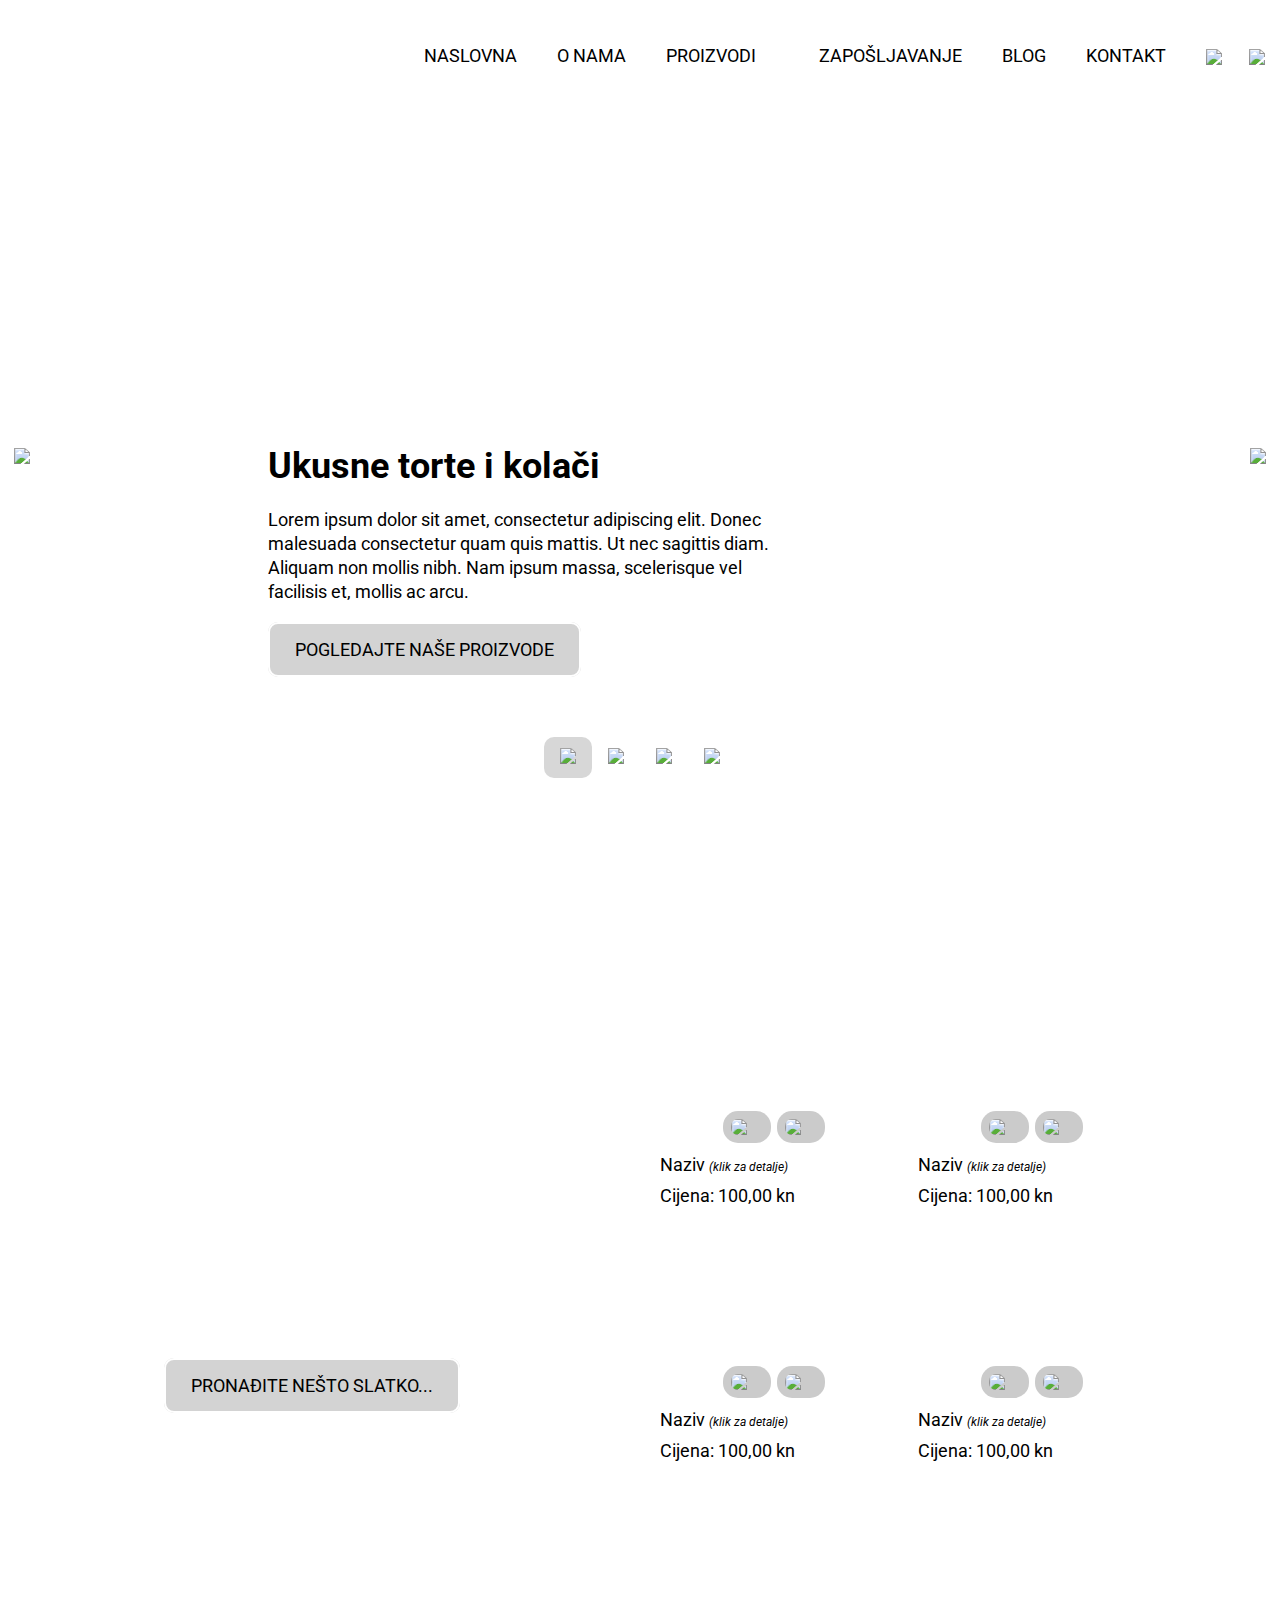
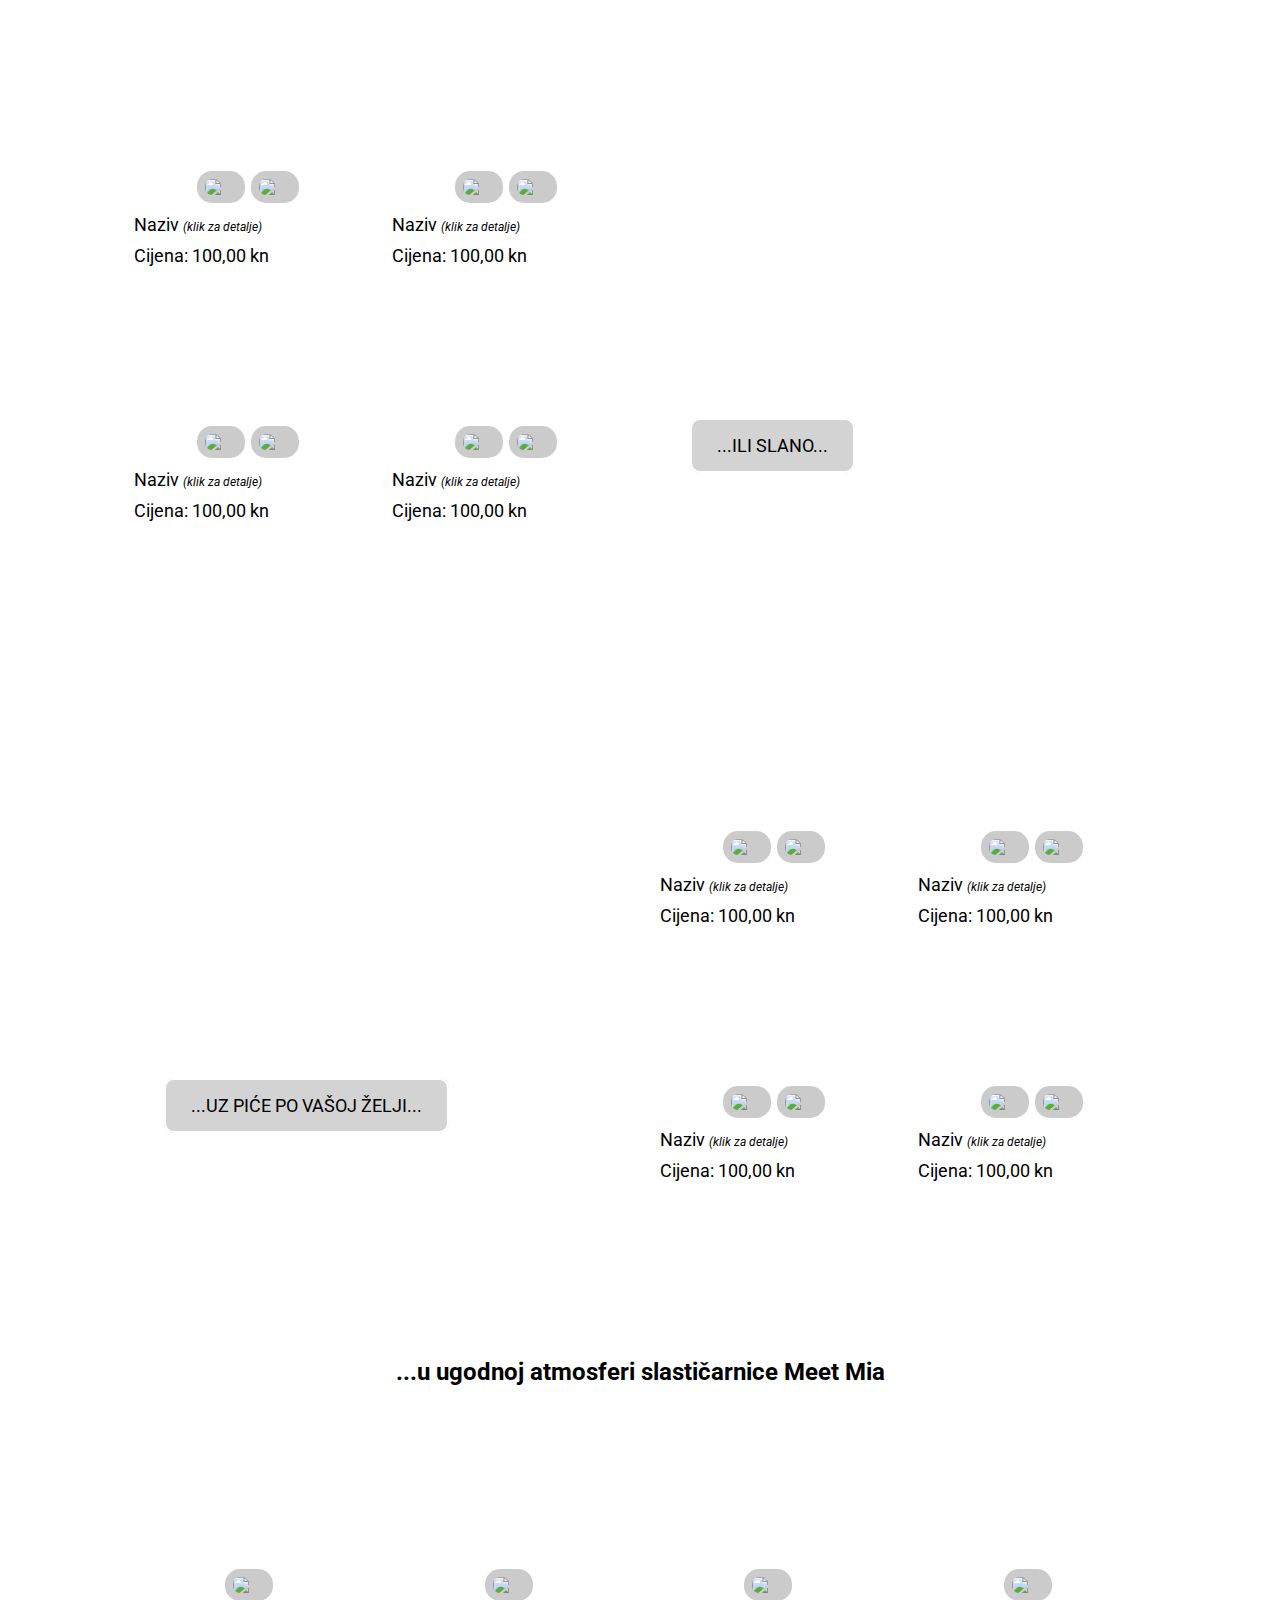
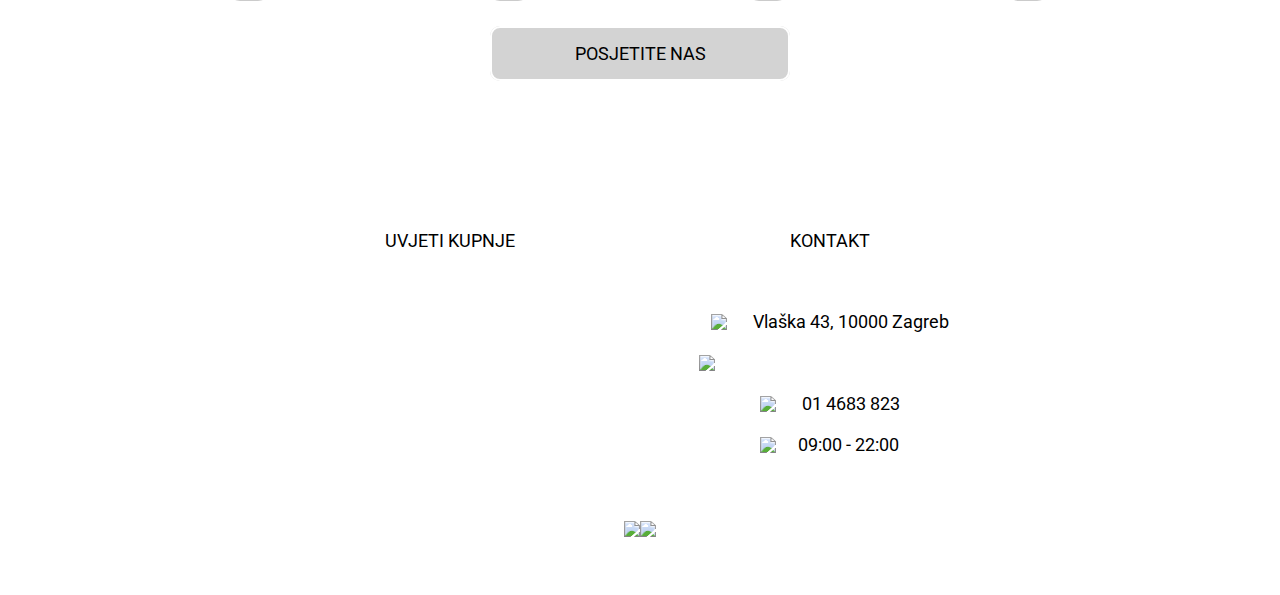
==== index.html @ da54191c "Add files via upload" ====
<!DOCTYPE html>
<html lang="en">
    <head>
        <meta charset="utf-8">
        <meta name="viewport" content="width=device-width, initial-scale=1, shrink-to-fit=no">
        <meta name="description" content="zavrsni-rad">
        <meta name="author" content="Miroslav Krznar">
        <title>Završni rad - naslovna</title>
        <link href="css/style.css" rel="stylesheet">
        <link rel="preconnect" href="https://fonts.googleapis.com">
        <link rel="preconnect" href="https://fonts.gstatic.com" crossorigin>
        <link href="https://fonts.googleapis.com/css2?family=Roboto:ital,wght@0,400;0,700;1,100;1,400&display=swap" rel="stylesheet">
        <script src="script/index.js"></script>
    </head>
    <body>
        <header>
            <a href="index.html"><div id="logo"></div></a>
            <div id="icons-for-resp">
                <a href="stranice/prijava.html"><img src="img/contacts.svg" /></a>
                <a href="stranice/kosarica.html"><img src="img/shopping-cart.svg" /></a>
            </div>
            <label for="menu" id="menu-label">
                <img src="img/menu.svg" />
            </label>
            <input type="checkbox" id="menu" />
            <nav id="navigation">
                <ul>
                    <li class="nav-item"><a href="index.html">Naslovna</a></li>
                    <li class="nav-item"><a href="stranice/o-nama.html">O nama</a></li>
                    <label for="proizvodi-dropdown" id="proizvodi-label">
                    <li class="nav-item dropdown">
                        <a id="for-after-arrow">Proizvodi</a>
                        <input type="checkbox" id="proizvodi-dropdown" />
                        <div class="dropdown-content">
                            <a href="stranice/proizvodi-opcenito.html">Općenito</a>
                            <a href="stranice/proizvodi-slatko.html">Slatko</a>
                            <a href="stranice/proizvodi-slano.html">Slano</a>
                            <a href="stranice/proizvodi-pice.html">Piće</a>
                            <a href="stranice/proizvodi-veganski.html">Veganski i bezglutenski</a>
                        </div>
                    </li>
                    </label>
                    <li class="nav-item"><a href="stranice/zaposljavanje.html">Zapošljavanje</a></li>
                    <li class="nav-item"><a href="stranice/blog.html">Blog</a></li>
                    <li class="nav-item"><a href="stranice/kontakt.html">Kontakt</a></li>
                    <li id="kosarica-icon"><a href="stranice/kosarica.html"><img src="img/shopping-cart.svg" /></a></li>
                    <li id="prijava-icon"><a href="stranice/prijava.html"><img src="img/contacts.svg" /></a></li>
                </ul>
            </nav>
        </header>

        <main>

            <div id="zoomed-image" onclick="hideZoom()">
                <img src="" />
            </div>

            <div id="main-image">
                <div class="arrows">
                    <div>
                        <button class="arrow" onclick="switchImage(-1)"><img src="img/left-arrow.svg" /></button>
                    </div>
                    <div>
                        <button class="arrow" onclick="switchImage(1)"><img src="img/right-arrow.svg" /></button>
                    </div>
                </div>
                <div class="circles">
                    <div>
                        <button class="circle" onclick="switchTo(0)"><img src="img/circle.svg" /></button>
                    </div>
                    <div>
                        <button class="circle" onclick="switchTo(1)"><img src="img/circle.svg" /></button>
                    </div>
                    <div>
                        <button class="circle" onclick="switchTo(2)"><img src="img/circle.svg" /></button>
                    </div>
                    <div>
                        <button class="circle" onclick="switchTo(3)"><img src="img/circle.svg" /></button>
                    </div>
                </div>

                <div class="text-button">
                    <h1>Ukusne torte i kolači</h1>
                    <p>Lorem ipsum dolor sit amet, consectetur adipiscing elit. Donec 
                        malesuada consectetur quam quis mattis. Ut nec sagittis diam. 
                        Aliquam non mollis nibh. Nam ipsum massa, scelerisque vel 
                        facilisis et, mollis ac arcu.</p>
                    <button class="button"><a href="stranice/proizvodi-opcenito.html">POGLEDAJTE NAŠE PROIZVODE</a></button>
                </div>
            </div>

            <div id="slatko">
                <div class="vslika-kategorija">
                    <div class="text-button-vslika">
                        <button class="button"><a href="stranice/proizvodi-slatko.html">PRONAĐITE NEŠTO SLATKO...</a></button>
                    </div>
                </div>
                <div class="mslika-kategorija">
                    <div>
                        <div>
                            <div id="slatko-prva" class="mala-slika">
                                <img src="img/zoom-in.svg" />
                                <img src="img/shopping-cart-buy.svg" />
                            </div>
                            <div>
                                <a href="stranice/proizvod-detalji.html">
                                    <p>Naziv <span>(klik za detalje)</span></p>
                                    <p>Cijena: 100,00 kn</p>
                                </a>
                            </div>
                        </div>
                        <div>
                            <div id="slatko-druga" class="mala-slika">
                                <img src="img/zoom-in.svg" />
                                <img src="img/shopping-cart-buy.svg" />
                            </div>
                            <div>
                                <a href="stranice/proizvod-detalji.html">
                                    <p>Naziv <span>(klik za detalje)</span></p>
                                    <p>Cijena: 100,00 kn</p>
                                </a>
                            </div>
                        </div>
                    </div>
                    
                    <div>
                        <div>
                            <div id="slatko-treca" class="mala-slika">
                                <img src="img/zoom-in.svg" />
                                <img src="img/shopping-cart-buy.svg" />
                            </div>
                            <div>
                                <a href="stranice/proizvod-detalji.html">
                                    <p>Naziv <span>(klik za detalje)</span></p>
                                    <p>Cijena: 100,00 kn</p>
                                </a>
                            </div>
                        </div>
                        <div>
                            <div id="slatko-cetvrta" class="mala-slika">
                                <img src="img/zoom-in.svg" />
                                <img src="img/shopping-cart-buy.svg" />
                            </div>
                            <div>
                                <a href="stranice/proizvod-detalji.html">
                                    <p>Naziv <span>(klik za detalje)</span></p>
                                    <p>Cijena: 100,00 kn</p>
                                </a>
                            </div>
                        </div>
                    </div>
                </div>
                <!--<div class="linije">
                    <hr class="gornja-linija" />
                    <hr class="linija" />
                </div>-->
            </div>

            <div id="slano">
                <div class="vslika-kategorija">
                    <div class="text-button-vslika">
                        <button class="button"><a href="stranice/proizvodi-slano.html">...ILI SLANO...</a></button>
                    </div>
                </div>
                <div class="mslika-kategorija">
                    <div>
                        <div>
                            <div id="slano-prva" class="mala-slika">
                                <img src="img/zoom-in.svg" />
                                <img src="img/shopping-cart-buy.svg" />
                            </div>
                            <div>
                                <a href="stranice/proizvod-detalji.html">
                                    <p>Naziv <span>(klik za detalje)</span></p>
                                    <p>Cijena: 100,00 kn</p>
                                </a>
                            </div>
                        </div>
                        <div>
                            <div id="slano-druga" class="mala-slika">
                                <img src="img/zoom-in.svg" />
                                <img src="img/shopping-cart-buy.svg" />
                            </div>
                            <div>
                                <a href="stranice/proizvod-detalji.html">
                                    <p>Naziv <span>(klik za detalje)</span></p>
                                    <p>Cijena: 100,00 kn</p>
                                </a>
                            </div>
                        </div>
                    </div>
                    
                    <div>
                        <div>
                            <div id="slano-treca" class="mala-slika">
                                <img src="img/zoom-in.svg" />
                                <img src="img/shopping-cart-buy.svg" />
                            </div>
                            <div>
                                <a href="stranice/proizvod-detalji.html">
                                    <p>Naziv <span>(klik za detalje)</span></p>
                                    <p>Cijena: 100,00 kn</p>
                                </a>
                            </div>
                        </div>
                        <div>
                            <div id="slano-cetvrta" class="mala-slika">
                                <img src="img/zoom-in.svg" />
                                <img src="img/shopping-cart-buy.svg" />
                            </div>
                            <div>
                                <a href="stranice/proizvod-detalji.html">
                                    <p>Naziv <span>(klik za detalje)</span></p>
                                    <p>Cijena: 100,00 kn</p>
                                </a>
                            </div>
                        </div>
                    </div>
                </div>
            </div>

            <div id="pice">
                <div class="vslika-kategorija">
                    <div class="text-button-vslika">
                        <button class="button"><a href="stranice/proizvodi-pice.html">...UZ PIĆE PO VAŠOJ ŽELJI...</a></button>
                    </div>
                </div>
                <div class="mslika-kategorija">
                    <div>
                        <div>
                            <div id="pice-prva" class="mala-slika">
                                <img src="img/zoom-in.svg" />
                                <img src="img/shopping-cart-buy.svg" />
                            </div>
                            <div>
                                <a href="stranice/proizvod-detalji.html">
                                    <p>Naziv <span>(klik za detalje)</span></p>
                                    <p>Cijena: 100,00 kn</p>
                                </a>
                            </div>
                        </div>
                        <div>
                            <div id="pice-druga" class="mala-slika">
                                <img src="img/zoom-in.svg" />
                                <img src="img/shopping-cart-buy.svg" />
                            </div>
                            <div>
                                <a href="stranice/proizvod-detalji.html">
                                    <p>Naziv <span>(klik za detalje)</span></p>
                                    <p>Cijena: 100,00 kn</p>
                                </a>
                            </div>
                        </div>
                    </div>
                    
                    <div>
                        <div>
                            <div id="pice-treca" class="mala-slika">
                                <img src="img/zoom-in.svg" />
                                <img src="img/shopping-cart-buy.svg" />
                            </div>
                            <div>
                                <a href="stranice/proizvod-detalji.html">
                                    <p>Naziv <span>(klik za detalje)</span></p>
                                    <p>Cijena: 100,00 kn</p>
                                </a>
                            </div>
                        </div>
                        <div>
                            <div id="pice-cetvrta" class="mala-slika">
                                <img src="img/zoom-in.svg" />
                                <img src="img/shopping-cart-buy.svg" />
                            </div>
                            <div>
                                <a href="stranice/proizvod-detalji.html">
                                    <p>Naziv <span>(klik za detalje)</span></p>
                                    <p>Cijena: 100,00 kn</p>
                                </a>
                            </div>
                        </div>
                    </div>
                </div>
                
            </div>

            <div id="lokacija">
                <h2>...u ugodnoj atmosferi slastičarnice Meet Mia</h2>
                <div>
                    <div id="lok-prva" class="mala-slika">
                        <img src="img/zoom-in.svg" />
                    </div>
                    <div id="lok-druga" class="mala-slika">
                        <img src="img/zoom-in.svg" />
                    </div>
                    <div id="lok-treca" class="mala-slika">
                        <img src="img/zoom-in.svg" />
                    </div>
                    <div id="lok-cetvrta" class="mala-slika">
                        <img src="img/zoom-in.svg" />
                    </div>
                </div>
                <button class="button"><a href="stranice/kontakt.html">POSJETITE NAS</a></button>
            </div>

            <div id="lok-image">
                <div class="arrows">
                    <div>
                        <button class="arrow" onclick="switchImageLok(-1)"><img src="img/left-arrow.svg" /></button>
                    </div>
                    <div>
                        <button class="arrow" onclick="switchImageLok(1)"><img src="img/right-arrow.svg" /></button>
                    </div>
                </div>
                <div class="circles">
                    <div>
                        <button class="circle" onclick="switchToLok(0)"><img src="img/circle.svg" /></button>
                    </div>
                    <div>
                        <button class="circle" onclick="switchToLok(1)"><img src="img/circle.svg" /></button>
                    </div>
                    <div>
                        <button class="circle" onclick="switchToLok(2)"><img src="img/circle.svg" /></button>
                    </div>
                    <div>
                        <button class="circle" onclick="switchToLok(3)"><img src="img/circle.svg" /></button>
                    </div>
                </div>
                <div class="change-picture">
                    
                </div>
                <div class="text-button">
                    <h2>...u ugodnoj atmosferi slastičarnice Meet Mia</h2>
                    <button class="button"><a href="stranice/kontakt.html">POSJETITE NAS</a></button>
                </div>
            </div>

        </main>

        <footer>
            <div>
                <div>
                    <p>UVJETI KUPNJE</p><br />
                    <p><a href="#">Opći uvjeti</a></p>
                    <p><a href="#">Načini plaćanja</a></p>
                    <p><a href="#">Dostava</a></p>
                    <p><a href="#">Reklamacija</a></p>
                    <p><a href="#">Privatnost i sigurnost</a></p>
                </div>
                <div id="kontakt">
                    <p>KONTAKT</p><br />
                    <div>
                        <img src="img/address.svg" />
                        <p>Vlaška 43, 10000 Zagreb</p>
                    </div>
                    <div>
                        <img src="img/email.svg" />
                        <p><a href="#">meetmia.cakes@gmail.com</a></p>
                    </div>
                    <div>
                        <img src="img/phone.svg" />
                        <p>01 4683 823</p>
                    </div>
                    <div>
                        <img src="img/time.svg" />
                        <p>09:00 - 22:00</p>
                    </div>
                </div>
            </div>
            
            <div>
                <a href="https://hr-hr.facebook.com/meetmia/" target="_blank"><img src="img/facebook.svg" /></a>
                <a href="https://www.instagram.com/meetmiacakes/?hl=hr" target="_blank"><img src="img/instagram.svg" /></a>
            </div>
        </footer>
    </body>
</html>
---- css/style.css ----
* {
    font-family: 'Roboto', sans-serif;
    box-sizing: border-box;
}

#logo {
    width: 100px;
    height: 100px;
    background-image: url("../img/logo.png");
    background-position: center;
    border-radius: 50%;
    display: inline-block;
    vertical-align: middle;
}

#icons-for-resp {
    display: none;
}

#menu, #proizvodi-dropdown {
    display: none;
}

#menu-label {
    display: none;
}

nav {
    float: right;
    padding: 20px 0;
}

ul {
    list-style-type: none;
    padding: 0;
    margin: 0;
}

li {
    display: inline;
}

li a {
    display: inline-block;
    padding: 14px 18px;
    text-decoration: none;
    text-align: center;
    color: black;
    text-transform: uppercase;
    background-color: white;
    border-bottom: 2px solid rgba(142, 185, 199, 0);
    border-radius: 5px;
}

#for-after-arrow {
    display: flex;
    align-items: center;
    justify-content: space-between;
}

#for-after-arrow::after {
    content: "";
    width: 18px;
    height: 18px;
    background: url('../img/down-arrow.svg') no-repeat;
    margin-left: 5px;
    float: right;
}

#facebook-icon {
    margin-left: 20px;
}

#facebook-icon a, #instagram-icon a, #prijava-icon a {
    padding: 10px 5px;
}

a img {
    vertical-align: middle;
    width: 40px;
}

#icons-for-resp>:nth-child(2) img, #kosarica-icon img {
    width: 36px;
}

.nav-item a:hover {
    background-color: rgb(106, 156, 180);
    border-color: rgb(171, 198, 207);
    color: white;
}

#zoomed-image {
    display: none;
    z-index: 5;
    left: 0;
    top: 0;
    width: 100%;
    height: 100%;
    padding-top: 200px;
    position: fixed;
    background-color: rgba(0, 0, 0, 0.9);
    overflow: auto;
}

#zoomed-image img {
    margin: auto;
    display: block;
    width: 50%;
}

#main-image {
    height: 800px;
    background-image: url('../img/main-pic-wide.jpg');
    background-size: cover;
    background-position: center;
    color: black;
}

.text-button {
    position: relative;
    left: 260px;
    top: -360px;
    width: 40%;
}

.text-button-vslika {
    position: relative;
    left: 40px;
    top: 80%;
    width: 70%;
    color: white;
}

h1 {
    font-size: 36px;
    line-height: 36px;
    margin-top: 0px;
}

h2 {
    font-size: 24px;
    line-height: 28px;
}

p {
    font-size: 18px;
    line-height: 24px;
}

nav {
    font-size: 18px;
    line-height: 24px;
}

.button {
    background-color: lightgray;
    border-radius: 10px;
    color: black;
    text-align: center;
    font-size: 18px;
    border: none;
    padding: 0px;
}

.button a {
    text-decoration: none;
    color: black;
    display: block;
    padding: 15px 25px;
    border-radius: 10px;
    border: 2px solid white;
    transition: 0.3s;
}

.button a:hover {
    background-color: darkgray;
    color: white;
    border: 2px solid grey;
}

.arrow, .circle {
    background-color: transparent;
    border: none;
    cursor: pointer;
    outline: none;
    color: #628697;
}

.arrows {
    display: flex;
    height: 460px;
    align-items: flex-end;
    justify-content: space-between;
    z-index: 1;
}

.arrow img:hover {
    background-color: rgba(211, 211, 211, 0.5);
    padding: 10px;
    border-radius: 10px;
}

.circles {
    display: flex;
    height: 340px;
    align-items: flex-end;
    justify-content: center;
    padding-bottom: 30px;

}

.arrow img {
    width: 64px;
    color: #628697;
    transition: 0.3s;
}

.circle {
    margin: 10px;
}

.circle img {
    width: 20px;
    color: #628697;
    transition: 0.3s;
}

.circle img:hover {
    padding: 5px;
}

#slatko, #pice {
    display: flex;
    justify-content: center;
    margin-top: 150px;
    margin-bottom: 150px;
}

#slano {
    display: flex;
    justify-content: center;
    flex-direction: row-reverse;
}

#lokacija {
    display: flex;
    flex-direction: column;
    align-items: center;
}

#lokacija>div {
    display: flex;
    justify-content: center;
    width: 100%;
}

#lokacija>div>div {
    width: 20%;
}

.linije {
    display: none;
}

.vslika-kategorija {
    width: 40%;
    height: 500px;
    border-radius: 10px;
}

#slatko .vslika-kategorija {
    background-image: url('../img/slatko_19.jpg');
    background-position: center;
    background-size: cover;
}

#slano .vslika-kategorija {
    background-image: url('../img/slano_14.jpg');
    background-position: center;
    background-size: cover;
}

#pice .vslika-kategorija {
    background-image: url('../img/pice_06.jpg');
    background-position: center;
    background-size: cover;
}

.mslika-kategorija {
    width: 40%;
    display: flex;
    flex-direction: column;
}

.mala-slika img {
    width: 48px;
    background-color: rgba(152, 152, 152, 0.5);
    padding: 8px;
    border-radius: 15px;
    margin-bottom: 5px;
}

.mslika-kategorija p {
    margin: 5px 0px;
    padding-left: 10px;
}

.mslika-kategorija div a {
    text-decoration: none;
    color: black;
}

.mslika-kategorija span {
    font-size: 12px;
    font-style: italic;
    font-weight: 400;
}

.mslika-kategorija>div {
    display: flex;
    flex-direction: row;
}

.mslika-kategorija>div>:nth-child(1) {
    margin-right: 5px;
}

.mslika-kategorija>div>:nth-child(2) {
    margin-left: 5px;
}

.mslika-kategorija>div>div {
    width: 100%;
}

.mslika-kategorija>div>div>:nth-child(2):hover {
    background-color: darkgray;
    border-radius: 5px;
    transition: 0.3s;
}

.mslika-kategorija a:hover {
    color: white;
    transition: 0.3s;
}

.mala-slika {
    display: flex;
    align-items: flex-end;
    justify-content: center;
    background-size: cover;
    height: 190px;
    background-position: center;
    border-radius: 10px;
}

.mala-slika>:nth-child(1) {
    margin-right: 3px;
}

.mala-slika>:nth-child(2) {
    margin-left: 3px;
}

.mala-slika img:hover {
    width: 64px;
    background-color: rgba(95, 125, 129, 0.7);
    cursor: pointer;
    transition: 0.3s;
}

.button-phone {
    display: none;
}

#lokacija h2 {
    text-align: center;
    margin-bottom: 30px;
}

#lokacija>div>:nth-child(2) {
    margin-left: 7px;
    margin-right: 6px; 
}

#lokacija>div>:nth-child(3) {
    margin-right: 7px; 
}

#lokacija button {
    width: 300px;
    margin-top: 20px;
}

footer {
    margin-top: 100px;
    background-image: url('../img/logo_footer.png');
    background-repeat: no-repeat;
    background-size: cover;
    display: flex;
    flex-direction: column;
    align-items: center;
    padding: 30px 0px 50px;
}

footer>div {
    display: flex;
    justify-content: center;
    width: 60%;
}

footer>div>div {
    width: 100%;
    text-align: center;
}

footer div div img {
    width: 32px;
    margin-right: 10px;
}

footer a {
    color: white;
}

#kontakt {
    display: flex;
    flex-direction: column;
}

#kontakt>p {
    margin-bottom: 30px;
}

#kontakt div {
    display: flex;
    justify-content: center;
    height: 41px;
    align-items: center;
}

#kontakt>:nth-child(4) img {
    width: 28px;
}

#kontakt>:nth-child(6) img {
    width: 28px;
}

#slatko-prva {
    background-image: url('../img/slatko_08.jpg');
}

#slatko-druga {
    background-image: url('../img/slatko_04.jpg');
}

#slatko-treca {
    background-image: url('../img/slatko_02.jpg');
}

#slatko-cetvrta {
    background-image: url('../img/slatko_17.jpg');
}

#slano-prva {
    background-image: url('../img/slano_01.jpg');
}

#slano-druga {
    background-image: url('../img/slano_03.jpg');
}

#slano-treca {
    background-image: url('../img/slano_05.jpg');
}

#slano-cetvrta {
    background-image: url('../img/slano_09.jpg');
}

#pice-prva {
    background-image: url('../img/pice_01.jpg');
}

#pice-druga {
    background-image: url('../img/pice_02.jpg');
}

#pice-treca {
    background-image: url('../img/pice_03.jpg');
}

#pice-cetvrta {
    background-image: url('../img/pice_04.jpg');
}

#lok-prva {
    background-image: url('../img/lokacija_01.jpg');
}

#lok-druga {
    background-image: url('../img/lokacija_05.jpg');
}

#lok-treca {
    background-image: url('../img/lokacija_03.jpg');
}

#lok-cetvrta {
    background-image: url('../img/lokacija_08.jpg');
}

@media (min-width: 1241px) {
    header {
        position: fixed;
        background-color: white;
        width: 100%;
        z-index: 10;
        top: 0px;
        left: 0px;
        padding: 10px 10px 5px;
    }

    li a {
        transition: border-color 0.5s, background-color 0.5s;
    }

    .dropdown {
        position: relative;
        display: inline-block;
    }
    
    .dropdown-content {
      display: none;
      position: absolute;
      box-shadow: 0px 8px 16px 0px rgba(0,0,0,0.2);
      z-index: 1;
    }
    
    .dropdown-content a {
      color: black;
      padding: 12px 16px;
      text-decoration: none;
      display: block;
      text-align: left;
    }
    
    .dropdown-content a:hover {
        background-color: rgb(106, 156, 180);
        color: white;
    }
    
    .dropdown:hover .dropdown-content {
      display: block;
    }

    #slatko .vslika-kategorija, #pice .vslika-kategorija {
        margin-right: 10px;
    }
    
    #slano .vslika-kategorija {
        margin-left: 10px;
    }

    #slatko .mslika-kategorija, #pice .mslika-kategorija {
        margin-left: 10px;
    }
    
    #slano .mslika-kategorija {
        margin-right: 10px;
    }

    #lok-image {
        display: none;
    }
}


@media (max-width: 1240px) {
    header {
        margin: 10px 2%;
        padding: 10px 1%;
        position: fixed;
        background-color: white;
        width: 94%;
        z-index: 10;
    }
    nav {
        float: none;
        display: none;
    }

    .dropdown-content {
        display: none;
    }

    #icons-for-resp {
        display: inline-block;
        margin-left: 50px;
    }

    #icons-for-resp a {
        padding-left: 15px;
        padding-right: 15px;
    }

    #menu-label {
        display: block;
        float: right;
        margin-top: 25px;
        margin-bottom: 25px;
        border: none;
        padding: 0;
        cursor: pointer;
    }

    #menu-label img {
        width: 50px;
    }

    #menu:checked + nav {
        display: block;
    }

    #proizvodi-dropdown:checked + div {
        display: block;
    }

    .dropdown a {
        cursor: pointer;
    }

    li {
        display: block;
        width: 100%;
    }

    li a {
        text-align: left;
        width: 100%;
        border-bottom: 1px solid rgb(150, 150, 150, 0.4);
    }

    .dropdown-content {
        padding-left: 50px;
    }

    #facebook-icon, #instagram-icon, #prijava-icon, #kosarica-icon {
        display: none;
    }

    #zoomed-image img {
        width: 70%;
    }

    .text-button {
        text-align: center;
        width: 100%;
        position: relative;
        left: 0px;
        top: -310px;
        padding: 0px 150px;
    }

    .button {
        width: 330px;
    }

    #slatko, #pice {
        flex-direction: column;
        align-items: center;
    }

    #slano {
        flex-direction: column;
        align-items: center;
    }

    #slatko .vslika-kategorija {
        background-image: url('../img/slatko_19.jpg');
        background-position: center;
        background-size: cover;
    }
    
    #slano .vslika-kategorija {
        background-image: url('../img/slano_14.jpg');
        background-position: center;
        background-size: cover;
    }
    
    #pice .vslika-kategorija {
        background-image: url('../img/pice_06.jpg');
        background-position: center;
        background-size: cover;
    }

    .vslika-kategorija, .mslika-kategorija {
        width: 80%;
        margin-left: 0px;
        margin-right: 0px;
    }

    .vslika-kategorija{
        height: 350px;
    }

    .mslika-kategorija {
        margin: 10px 0 0 0;
    }

    #lokacija {
        display: none;
    }

    #lok-image {
        height: 800px;
        background-image: url('../img/lokacija_01.jpg');
        background-size: cover;
        background-position: center;
        color: white;
    }

    #lok-image .text-button {
        top: -280px;
    }

    #lok-image .text-button h2 {
        margin-bottom: 65px;
    }

    #lok-image .arrows {
        height: 400px;
    }

    footer p {
        font-size: 12px;
    }
}

@media (max-width: 576px) {

    #icons-for-resp {
        width: 60%;
        margin: 0 auto;
        text-align: center;
    }

    header {
        position: fixed;
        background-color: white;
        width: 100%;
        z-index: 10;
        top: 0px;
        left: 0px;
        padding: 10px 10px 5px;
        margin: 0px;
    }

    h1 {
        font-size: 32px;
        line-height: 36px;
    }

    p {
        font-size: 18px;
        line-height: 24px;
    }

    #zoomed-image img {
        width: 100%;
    }

    #main-image {
        height: 700px;
    }

    .arrows {
        height: 450px;
    }

    .circles {
        height: 250px;
    }

    .text-button {
        padding: 0px;
        top: -165px;
    }

    .text-button h1, .text-button p {
        display: none;
    }

    .button {
        width: 80%;
    }

    .text-button-vslika h2, .text-button-vslika p {
        display: none;
    }

    .text-button-vslika {
        position: static;
        width: 100%;
    }

    .text-button-vslika button {
        width: 80%;
        margin-left: 10%;
        position: relative;
        top: 270px;
    }

    #slatko, #pice {
        margin-top: 50px;
        margin-bottom: 50px;
    }

    .linije {
        display: block;
        width: 90%;
        display: flex;
        flex-direction: column;
    }

    .linija {
        display: block;
        border: 4px solid #91C5DD;
        width: 100%;
        position: relative;
        top: -24px;
    }

    .gornja-linija {
        display: block;
        border: 4px solid #628697;
        width: 25%;
        z-index: 2;
        cursor: pointer;
        position: relative;
        left: -38%;
    }

    .vslika-kategorija, .mslika-kategorija {
        width: 100%;
        border-radius: 0px;
    }

    .button-pocetni {
        display: none;
    }

    .button-phone {
        display: block;
    }

    .mslika-kategorija {
        flex-direction: row;
        position: relative;
        left: 0px;
        user-select: none;
        overflow: auto;
    }

    .mslika-kategorija>div>div {
        width: 320px;
    }

    .mslika-kategorija>:nth-child(2)>:nth-child(1) {
        margin-left: 10px;
    }

    #lok-image {
        height: 400px;
        margin-bottom: 180px;
    }

    #lok-image .arrows {
        height: 230px;
    }

    #lok-image .circles {
        height: 170px;
    }

    #lok-image .text-button {
        position: static;
        color: black;
    }

    #lok-image .text-button h2 {
        margin-bottom: 30px;
    }

    iframe {
        height: 600px;
    }

    footer {
        margin-top: 240px;
        background-image: unset;
        background-color:rgb(106, 156, 180);
    }

    footer>div {
        width: 90%;
    }

    footer>:nth-child(1) {
        flex-direction: column;
    }

    #kontakt {
        margin-top: 50px;
        margin-bottom: 30px;
    }
}

@media (max-width: 450px) {
    #icons-for-resp {
        width: 50%;
    }
}

@media (max-width: 370px) {
    #icons-for-resp {
        width: 40%;
    }

    #icons-for-resp a {
        padding-left: 5px;
        padding-right: 5px;
    }
}
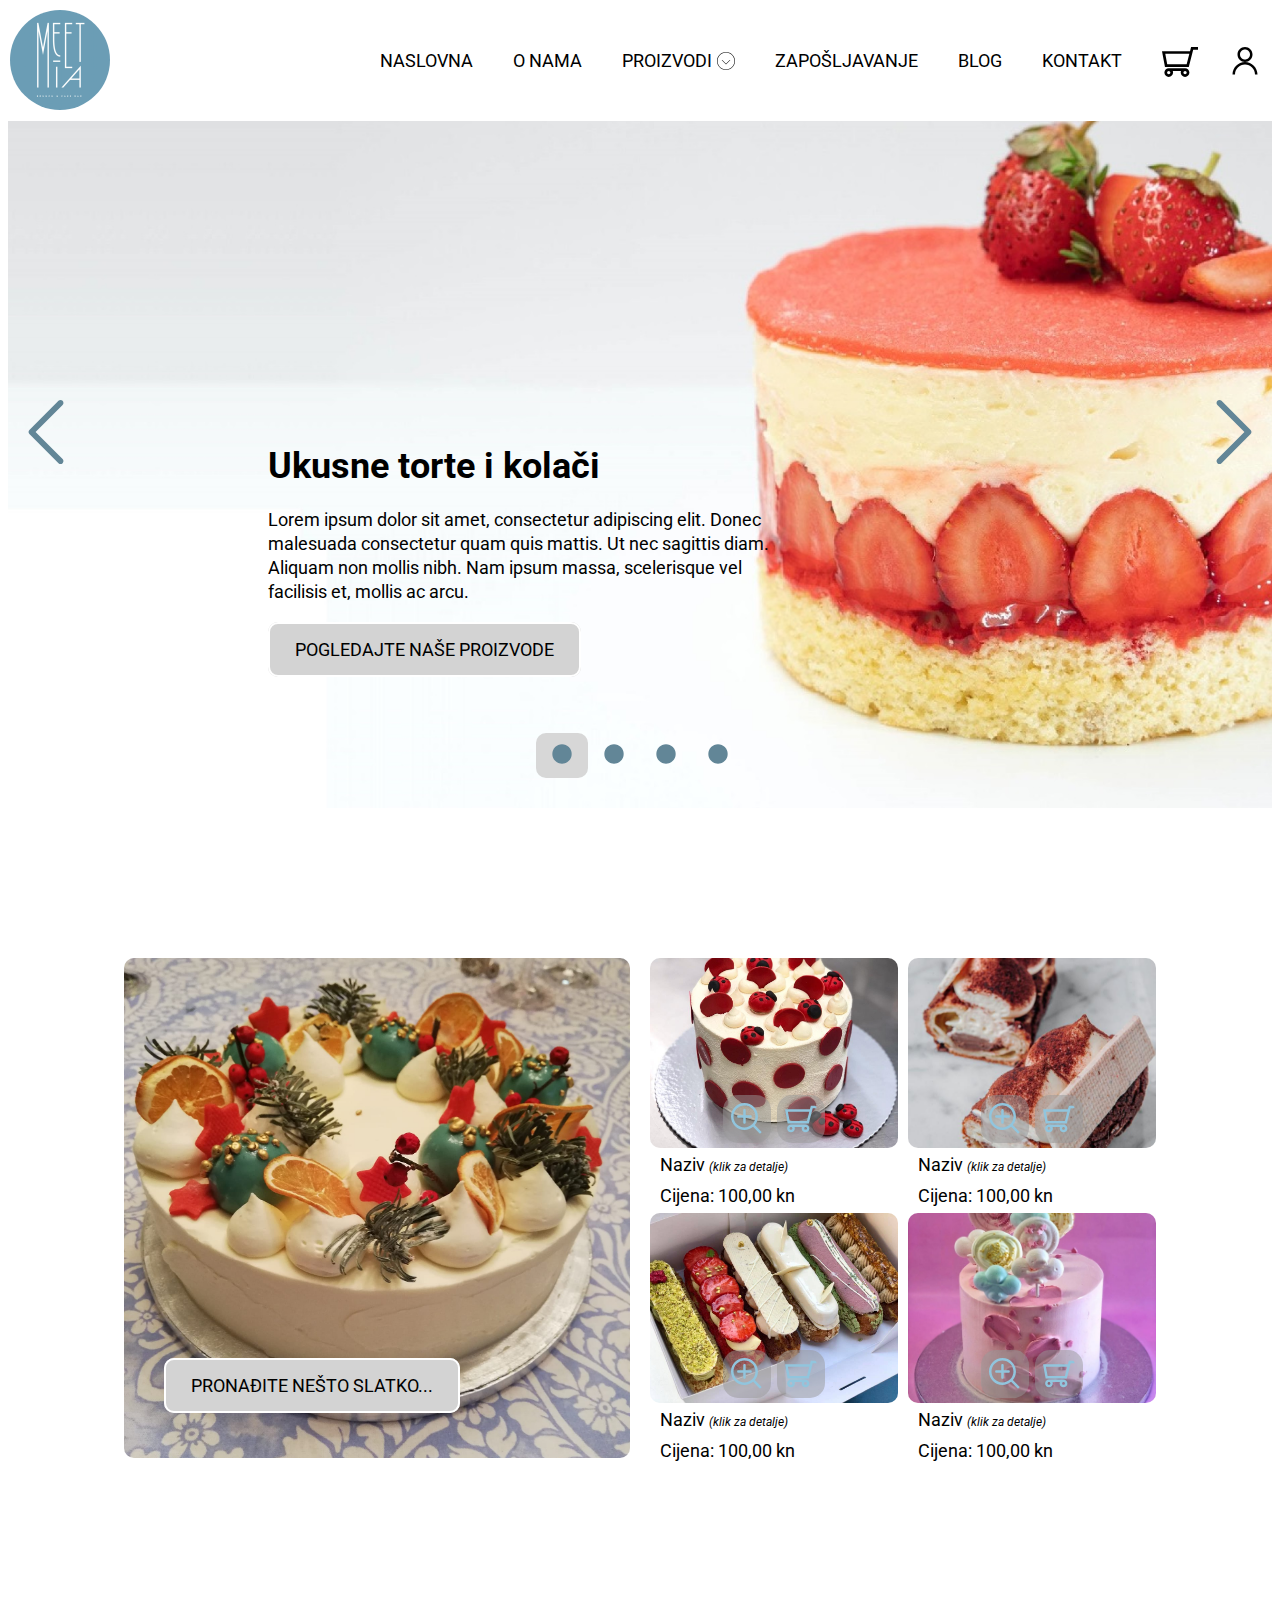
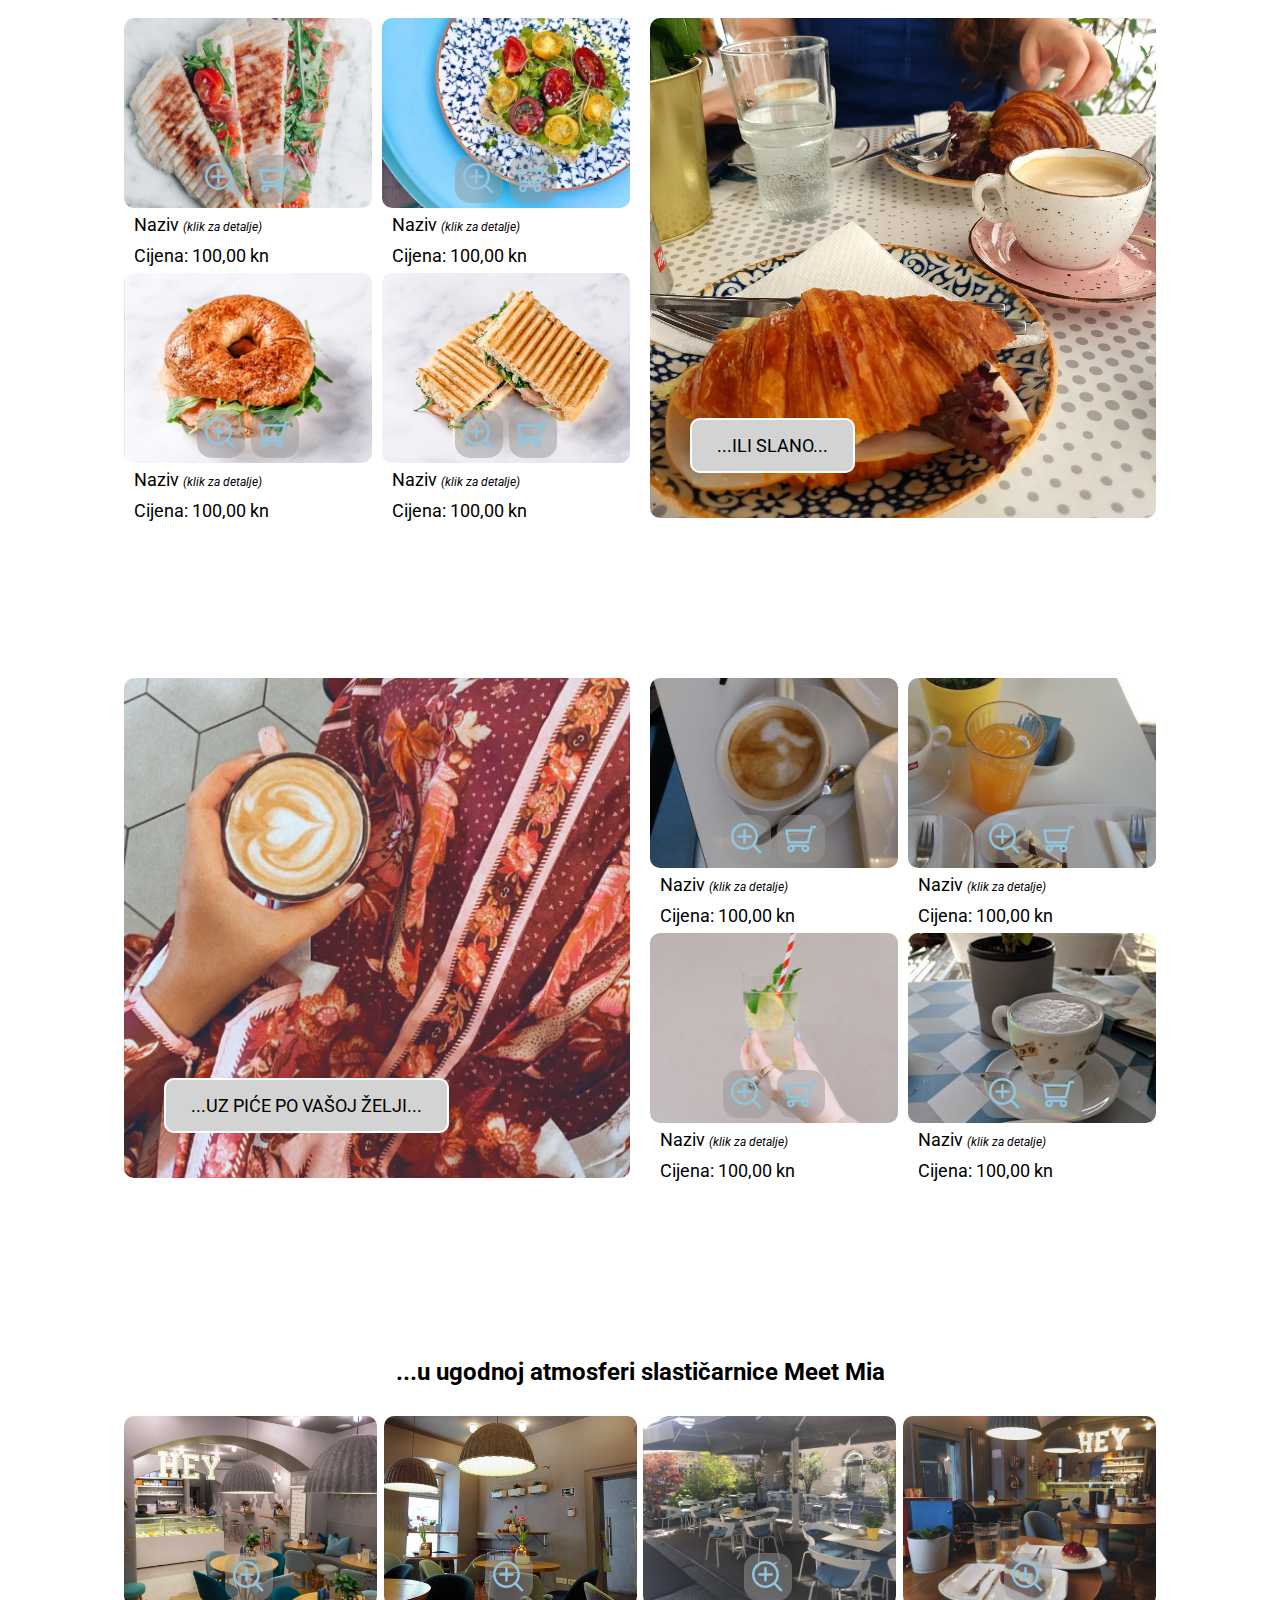
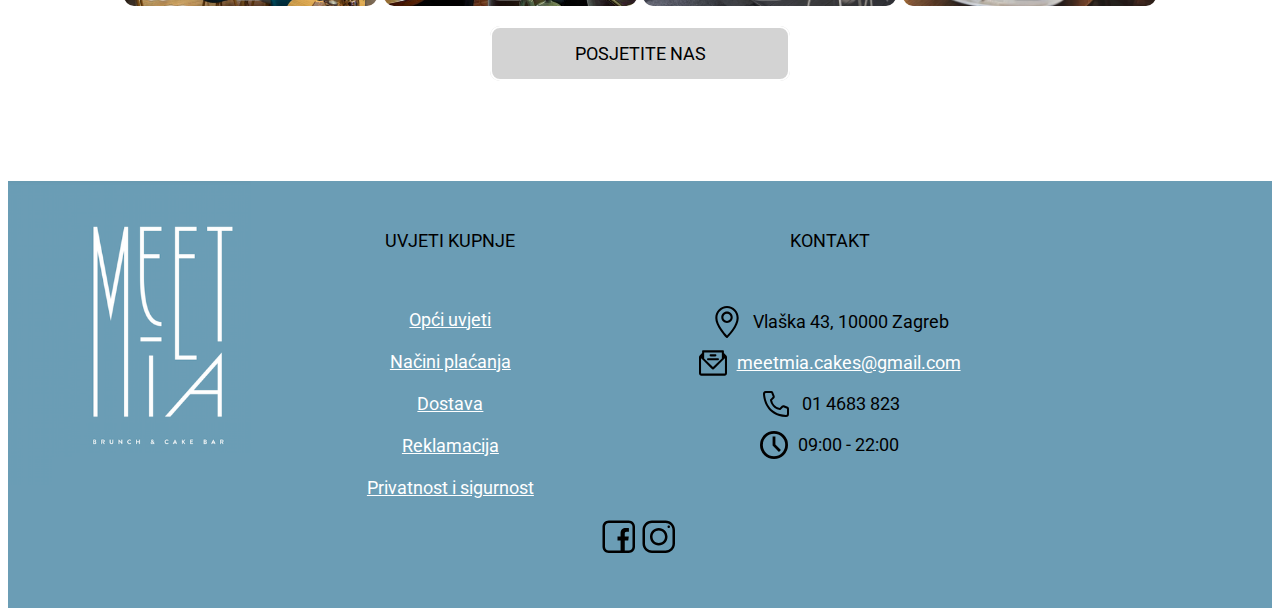
==== commit f7827b4e: "Update index.html" ====
--- a/index.html
+++ b/index.html
@@ -16,8 +16,8 @@
         <header>
             <a href="index.html"><div id="logo"></div></a>
             <div id="icons-for-resp">
-                <a href="stranice/prijava.html"><img src="img/contacts.svg" /></a>
-                <a href="stranice/kosarica.html"><img src="img/shopping-cart.svg" /></a>
+                <a href="index.html"><img src="img/contacts.svg" /></a>
+                <a href="index.html"><img src="img/shopping-cart.svg" /></a>
             </div>
             <label for="menu" id="menu-label">
                 <img src="img/menu.svg" />
@@ -26,7 +26,7 @@
             <nav id="navigation">
                 <ul>
                     <li class="nav-item"><a href="index.html">Naslovna</a></li>
-                    <li class="nav-item"><a href="stranice/o-nama.html">O nama</a></li>
+                    <li class="nav-item"><a href="index.html">O nama</a></li>
                     <label for="proizvodi-dropdown" id="proizvodi-label">
                     <li class="nav-item dropdown">
                         <a id="for-after-arrow">Proizvodi</a>
@@ -40,11 +40,11 @@
                         </div>
                     </li>
                     </label>
-                    <li class="nav-item"><a href="stranice/zaposljavanje.html">Zapošljavanje</a></li>
-                    <li class="nav-item"><a href="stranice/blog.html">Blog</a></li>
+                    <li class="nav-item"><a href="index.html">Zapošljavanje</a></li>
+                    <li class="nav-item"><a href="index.html">Blog</a></li>
                     <li class="nav-item"><a href="stranice/kontakt.html">Kontakt</a></li>
-                    <li id="kosarica-icon"><a href="stranice/kosarica.html"><img src="img/shopping-cart.svg" /></a></li>
-                    <li id="prijava-icon"><a href="stranice/prijava.html"><img src="img/contacts.svg" /></a></li>
+                    <li id="kosarica-icon"><a href="index.html"><img src="img/shopping-cart.svg" /></a></li>
+                    <li id="prijava-icon"><a href="index.html"><img src="img/contacts.svg" /></a></li>
                 </ul>
             </nav>
         </header>
@@ -373,4 +373,4 @@
             </div>
         </footer>
     </body>
-</html>+</html>
